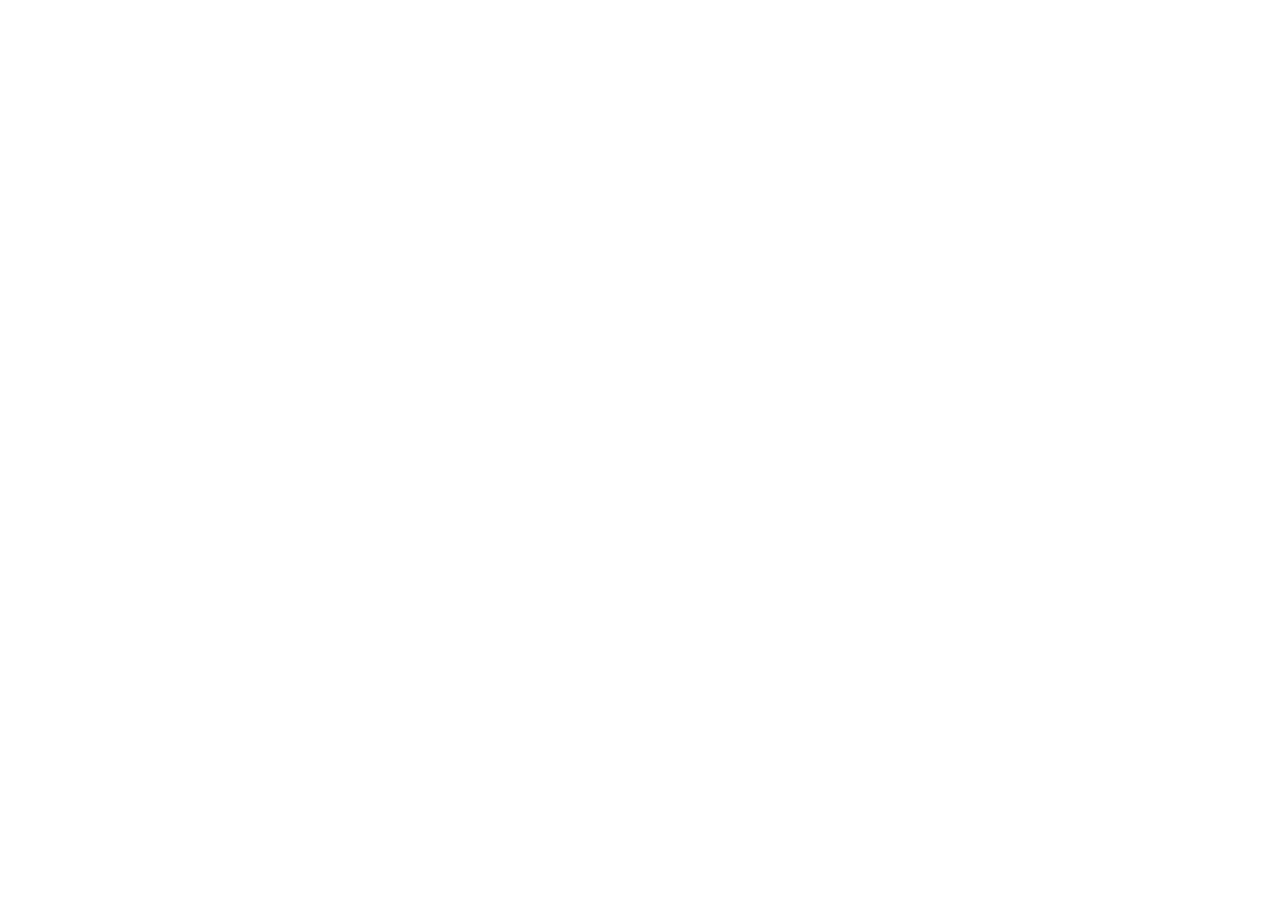
==== index.html @ cb2f9b3c "file started" ====
<!DOCTYPE html>
<html lang="en">
<head>
  <meta charset="UTF-8">
  <meta name="viewport" content="width=device-width, initial-scale=1.0">
  <title>Working Title</title>
</head>
<body>
  
</body>
</html>
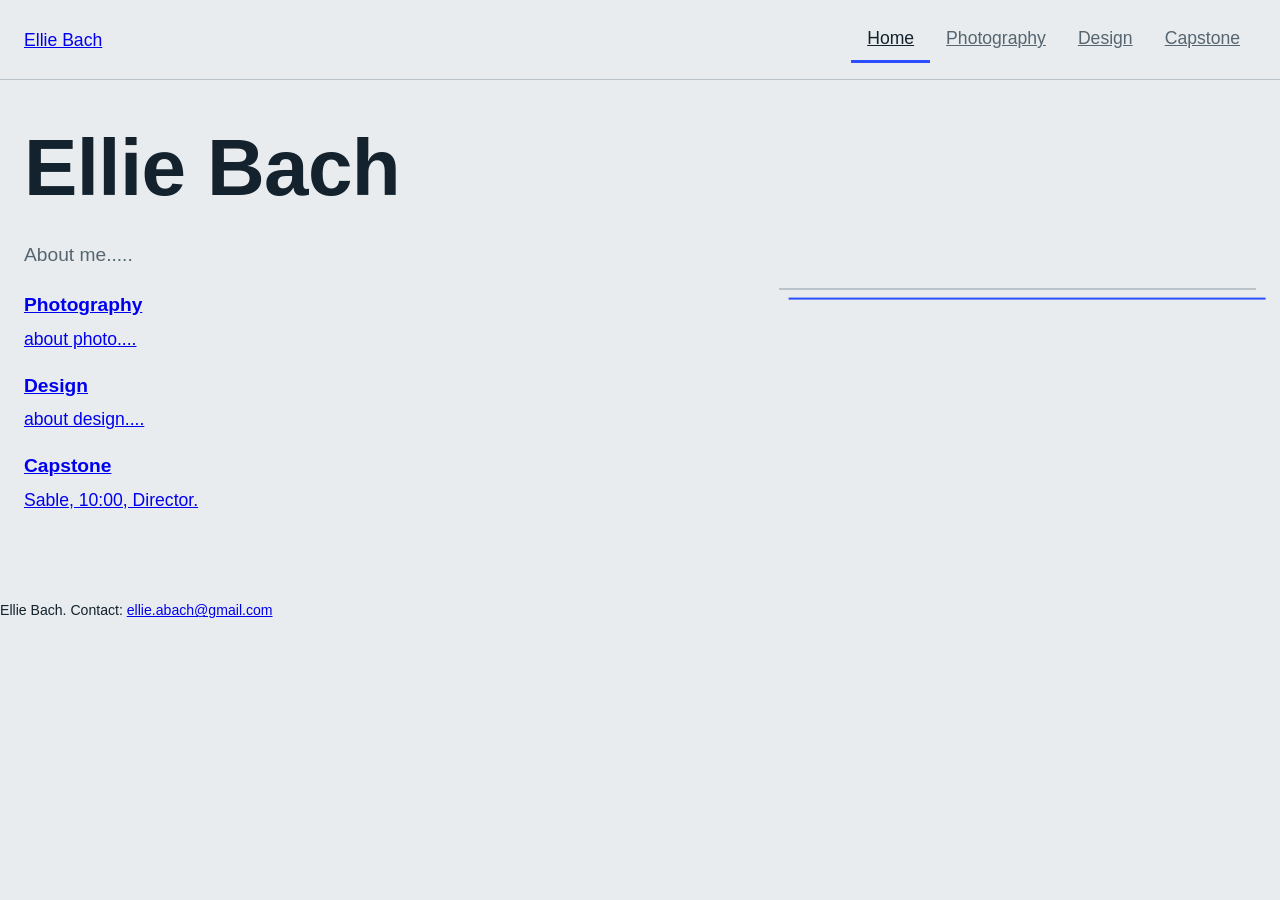
==== commit afe9191a: "submission 2 updates" ====
--- a/index.html
+++ b/index.html
@@ -3,9 +3,62 @@
 <head>
   <meta charset="UTF-8">
   <meta name="viewport" content="width=device-width, initial-scale=1.0">
-  <title>Working Title</title>
+  <title>Ellie Bach | Portfolio </title>
+  <link rel="stylesheet" href="reset.css">
+  <link rel="stylesheet" href="style.css">
 </head>
 <body>
+  <div class="wrapper">
+    <header>
+      <a class="My site" href="index.html">Ellie Bach</a>
+      <nav>
+        <ul>
+          <li>
+            <a href="index.html" class="yeat">Home</a>
+          </li>
+          <li>
+            <a href="photography.html">Photography</a>
+          </li>
+          <li>
+            <a href="design.html">Design</a>
+          </li>
+          <li>
+            <a href="capstone.html">Capstone</a>
+          </li>
+        </ul>
+      </nav>
+    </header>
+    <main>
+      <h1>Ellie Bach</h1>
+      <div class="intro">
+        <p class="body"> 
+          About me.....
+        </p>
+        <figure>
+          <img src="" alt="">
+        </figure>
+      </div>
+      <section class="pages">
+        <a href="photography.html">
+        <h3>Photography</h3>
+        <p>about photo....</p>
+        </a>
+        <a href="design.html">
+        <h3>Design</h3>
+        <p>about design....</p>
+        </a>
+        <a href="capstone.html">
+          <h3>Capstone</h3>
+          <p>Sable, 10:00, Director.</p>
+          </a>
+      </section>
+    </main>
+    <footer>
+      <small>
+        Ellie Bach. Contact: <a href="mailto:ellie.abach@gmail.com">ellie.abach@gmail.com</a>
+      </small>
+    </footer>
+  </div>
   
 </body>
 </html>
--- a/style.css
+++ b/style.css
@@ -0,0 +1,157 @@
+* {
+  box-sizing: border-box;
+}
+
+body {
+  margin: 0;
+  background-color: #E8ECEE;
+  color: #13222D;
+  font-family: sans-serif;
+  font-size: 1.1rem;
+  line-height: 1.6;
+}
+
+.wraper {
+  margin: 0 auto;
+  max-width: 64rem;
+}
+
+header {
+  display: flex;
+  justify-content: space-between;
+  align-items: center;
+  flex-wrap: wrap;
+  padding: 1rem 1.5rem;
+  border-bottom: 1px solid #b9c3c9;
+}
+
+header .my-site {
+  font-family: sans-serif;
+  font-size: 1.3rem;
+  font-weight: 700;
+  color: #13222D;
+
+}
+
+nav ul {
+  list-style-type: none;
+  display: flex;
+  flex-wrap: wrap;
+  margin: 0;
+  padding: 0;
+}
+
+nav a {
+  display: block;
+  padding: 0.5rem 1rem;
+  font-family: sans-serif;
+  color: #56656f;
+  border-bottom: 3px solid transparent;
+}
+
+nav a:hover {
+  color: #13222D;
+  border-bottom: 3px solid #b9c3c9;
+}
+
+nav a.yeat {
+  color: #13222D;
+  border-bottom: 3px solid #2b4eff;
+}
+
+main {
+  padding: 3rem 1.5rem 4rem 1.5rem;
+}
+
+h1 {
+  font-family: sans-serif;
+  font-size: 5rem;
+  font-weight: 700;
+  line-height: 1;
+  letter-spacing: -0.04rem;
+  margin: 0 0 1.5rem 0;
+}
+
+h2 {
+  font-family: sans-serif;
+  font-size: 2.5rem;
+  line-height: 1.1;
+  letter-spacing: -0.02em;
+  margin: 0 0 0.75rem 0;
+}
+
+h3 {
+  font-family: sans-serif;
+  font-size: 1.2rem;
+  margin: 0 0 0.25rem 0;
+}
+
+.body {
+  max-width: 34rem;
+  color: #56656f;
+  font-size: 1.2rem;
+}
+
+img {
+  display: block;
+  width: 100%;
+  height: auto;
+}
+
+figure {
+  margin: 0;
+}
+
+figcaption {
+  margin-top: 0.4rem;
+  font-family: sans-serif;
+  font-size: 0.95rem;
+  color: #56656f;
+}
+
+.intro {
+  display: grid;
+  grid-template-columns: 3fr 2fr;
+  gap: 2.5rem;
+  align-items: end;
+  margin-top: 2rem;
+}
+
+/*home page*/
+
+.intro {
+  display: grid;
+  grid-template-columns: 3fr 2fr;
+  gap: 2.5rem;
+  align-items: end;
+  margin-top: 2rem;
+}
+
+.intro figure img {
+  border: 1px solid #b9c3c9;
+  box-shadow: 0.6rem 0.6rem #2b4eff;
+}
+
+.sections {
+  display: grid;
+  grid-template-columns: 1fr 1fr 1fr;
+  gap: 1.5rem;
+  margin-top: 4rem;
+  padding-top: 1.5rem;
+  border-top: 1px solid #B9C3C9;
+}
+ 
+.sections a {
+  color: #13222D;
+  text-decoration: none;
+}
+ 
+.sections a:hover {
+  color: #2B4EFF;
+}
+ 
+.sections p {
+  margin: 0;
+  color: #56656F;
+  font-size: 1rem;
+}
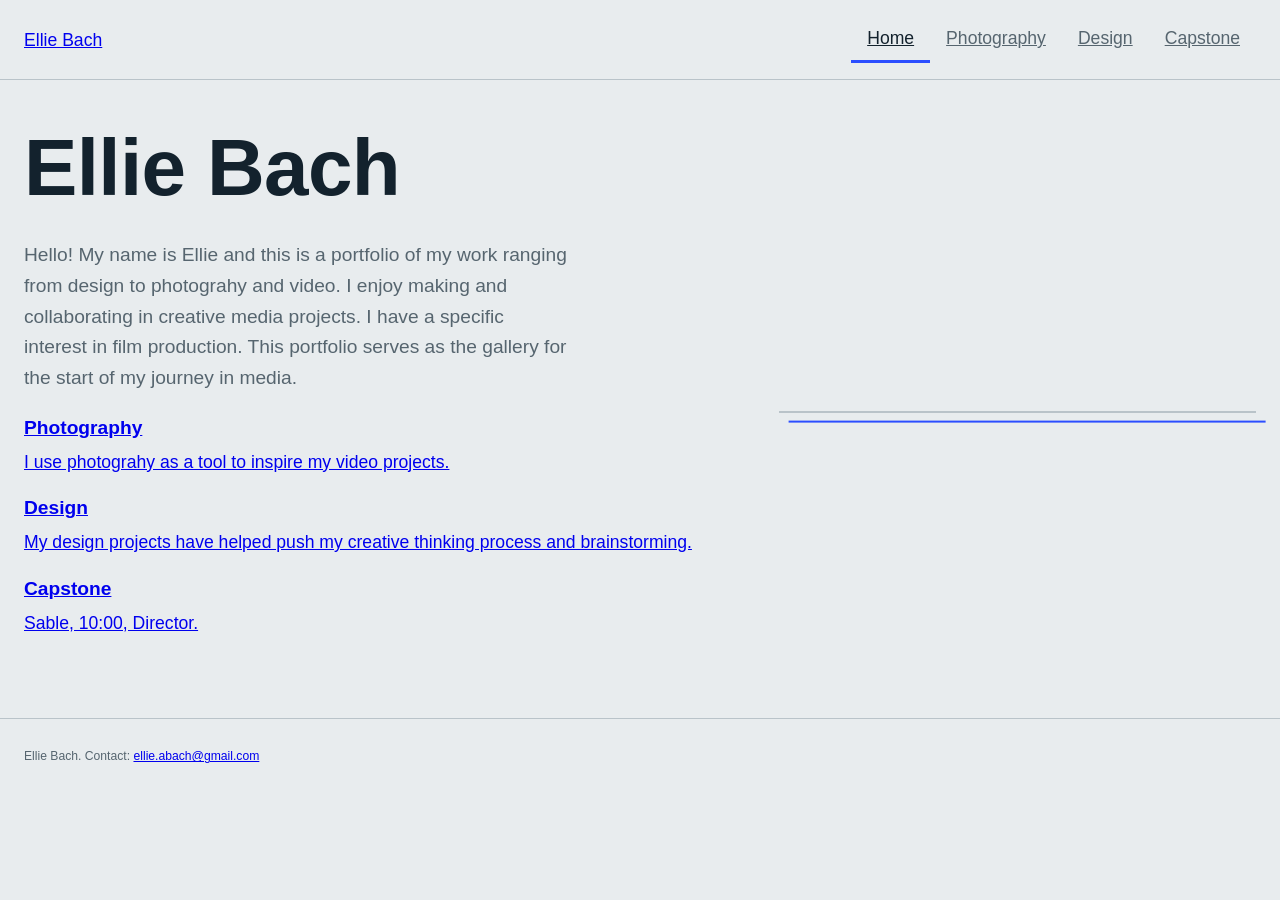
==== commit 4ef27b48: "50% done" ====
--- a/index.html
+++ b/index.html
@@ -32,7 +32,7 @@
       <h1>Ellie Bach</h1>
       <div class="intro">
         <p class="body"> 
-          About me.....
+          Hello! My name is Ellie and this is a portfolio of my work ranging from design to photograhy and video. I enjoy making and collaborating in creative media projects. I have a specific interest in film production. This portfolio serves as the gallery for the start of my journey in media. 
         </p>
         <figure>
           <img src="" alt="">
@@ -41,11 +41,11 @@
       <section class="pages">
         <a href="photography.html">
         <h3>Photography</h3>
-        <p>about photo....</p>
+        <p>I use photograhy as a tool to inspire my video projects.</p>
         </a>
         <a href="design.html">
         <h3>Design</h3>
-        <p>about design....</p>
+        <p>My design projects have helped push my creative thinking process and brainstorming.</p>
         </a>
         <a href="capstone.html">
           <h3>Capstone</h3>
--- a/style.css
+++ b/style.css
@@ -155,3 +155,27 @@
   color: #56656F;
   font-size: 1rem;
 }
+
+/*photo and design*/
+.gallery {
+  display: grid;
+  grid-template-columns: 1fr 1fr 1fr;
+  gap: 1.5rem;
+  margin-top: 2rem;
+}
+
+.gallery .wide {
+  grid-column: span 2;
+}
+
+/*capstone*/
+
+
+footer {
+  padding: 1.5rem;
+  border-top: 1px solid #b9c3c9;
+  color: #56656f;
+  font-size: 0.95rem;
+}
+
+
